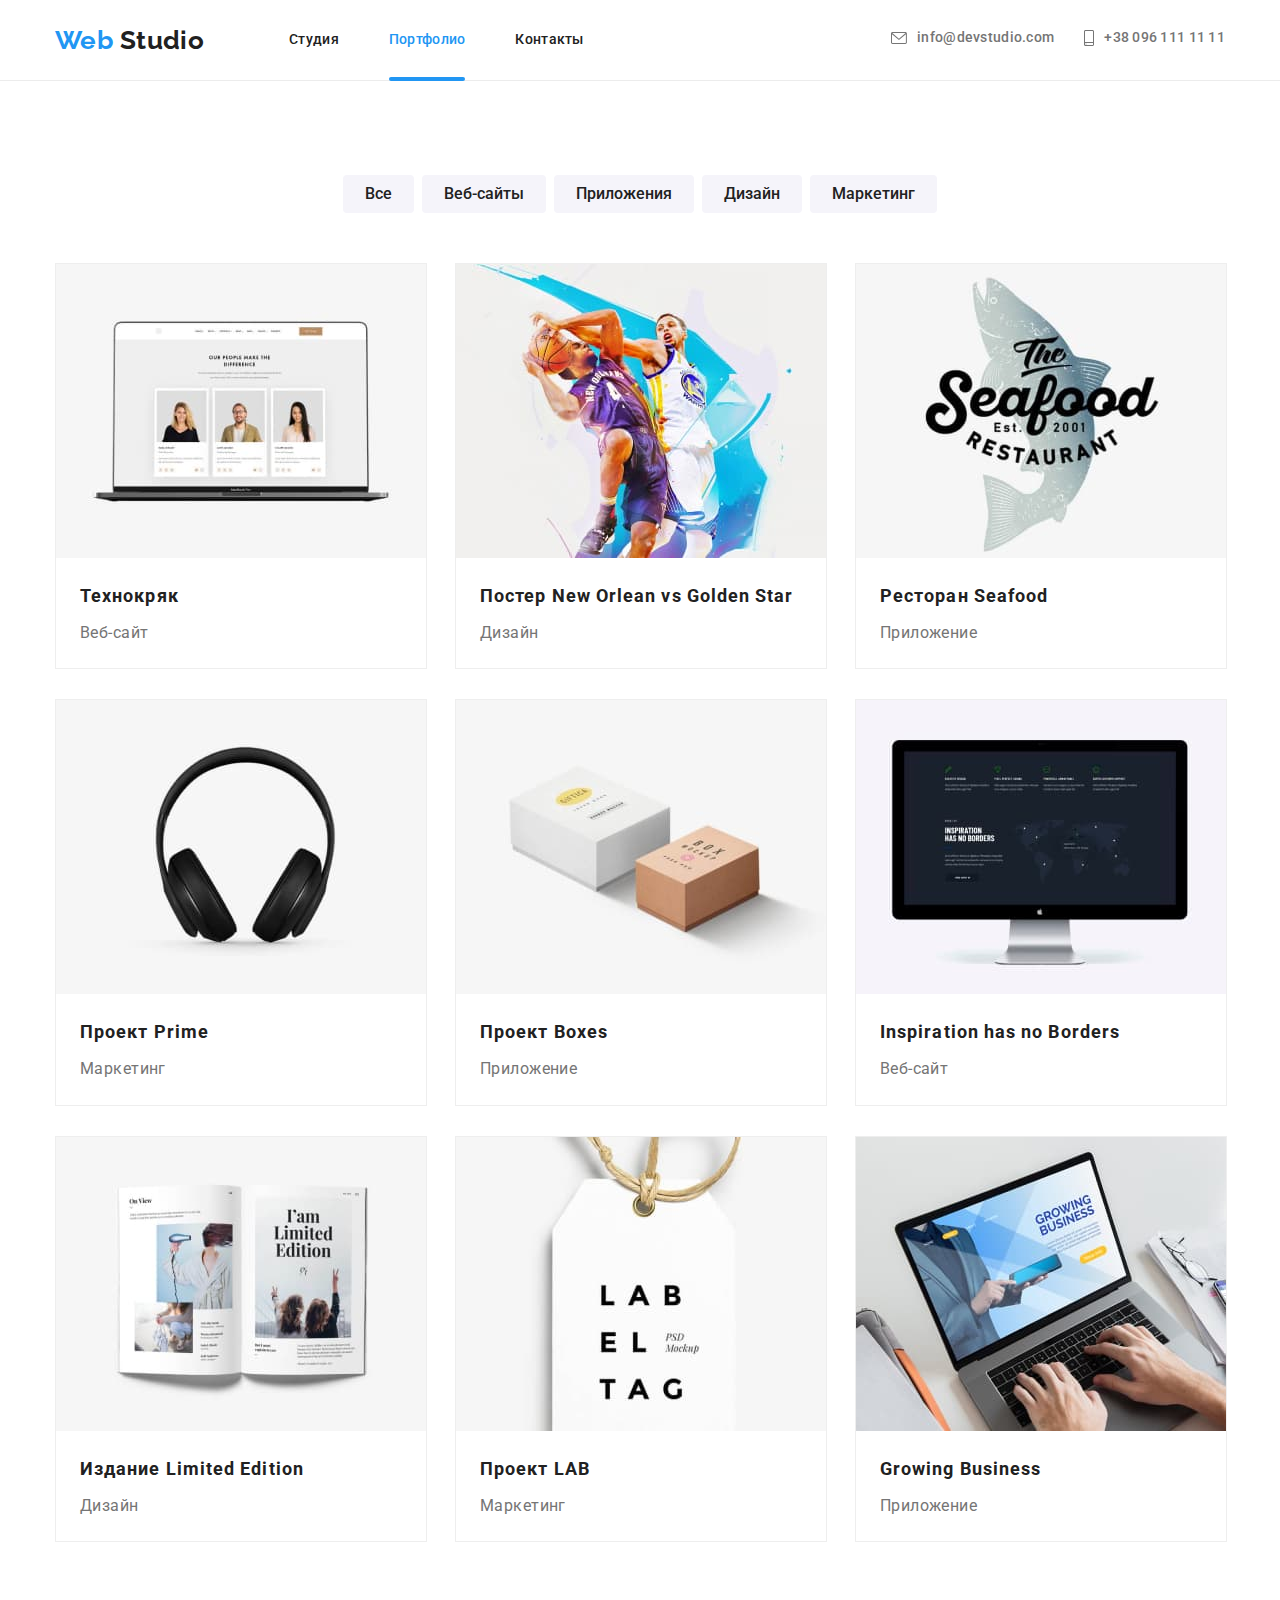
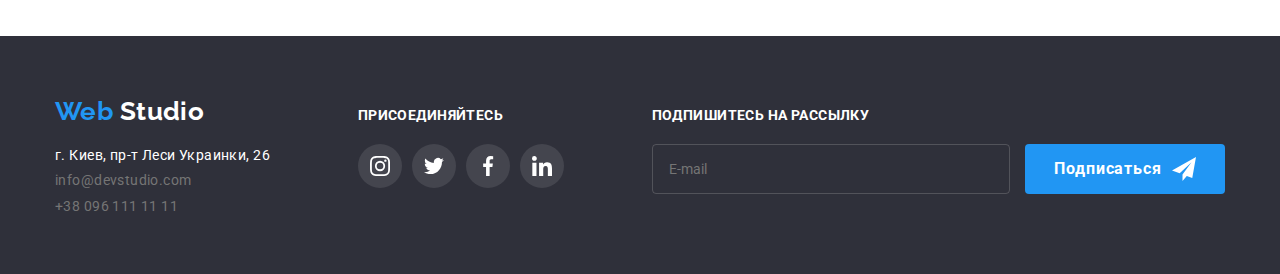
==== portfolio.html @ 9d6dcdb8 "Suumary" ====
<!DOCTYPE html>
<html lang="ru">

<head>
  <meta charset="UTF-8">
  <meta name="viewport" content="width=device-width, initial-scale=1.0">
  <title>Портфолио</title>
  <link href="https://fonts.googleapis.com/css2?family=Raleway:wght@700&family=Roboto:wght@400;500;700;900&display=swap" rel="stylesheet">
  <link rel="stylesheet" href="https://cdnjs.cloudflare.com/ajax/libs/modern-normalize/0.7.0/modern-normalize.min.css">
  <link rel="stylesheet" href="./css/portfolio.min.css">
  <script src="https://ajax.googleapis.com/ajax/libs/jquery/3.5.1/jquery.min.js"></script>
  <script src="./js/active-script.js"></script>
</head>

<body>
  <!-- Шапка сайта  -->
  <header class="page-header">

    <nav>
      <div class="container main-menu">
        <a href="./index.html" title="Logo" class="logo" lang="en"><span class="logo-color">Web</span> Studio</a>

        <ul class="menu-list">
          <li class="items"><a href="./index.html" class="menu-list-link">Студия</a></li>
          <li class="items"><a href="./portfolio.html" class="menu-list-link">Портфолио</a></li>
          <li class="items"><a href="./" class="menu-list-link">Контакты</a></li>
        </ul>

        <ul class="contact">
          <li class="items">
            <a href="mailto:info@devstudio.com" class="contact-link" lang="en">
              <svg class="icon-envelope">
                <use href="./images/sprite.svg#icon-envelope"></use>
              </svg> <span>info@devstudio.com</span></a>
          </li>
          <li class="items">
            <a href="tel:+380961111111" class="contact-link">
              <svg class="icon-smartphone">
                <use href="./images/sprite.svg#icon-smartphone"></use>
              </svg> <span>+38 096 111 11 11</span></a>
          </li>

        </ul>
      </div>
    </nav>
  </header>

  <section class="portfolio">
    <div class="container">

      <!-- Придумал заголовок H1  -->
      <h1 class="portfolio-title visually-hidden">Наши работы</h1>

      <nav>

        <ul class="portfolio-menu-filter">
          <li class="items">
            <button type="button" class="portfolio-menu-button ">Все</button>
          </li>
          <li class="items">
            <button type="button" class="portfolio-menu-button ">Веб-сайты</button>
          </li>
          <li class="items">
            <button type="button" class="portfolio-menu-button ">Приложения</button>
          </li>
          <li class="items">
            <button type="button" class="portfolio-menu-button ">Дизайн</button>
          </li>
          <li class="items">
            <button type="button" class="portfolio-menu-button ">Маркетинг</button>
          </li>

        </ul>

      </nav>

      <div class="portfolio-project">

        <ul class="portfolio-project-list ">

          <li class="portfolio-project-items">
            <a href="" class="portfolio-project-items-link ">
<div class="portfolio-project-items_images">
              <img src="./images/tehno.jpg" width="370" alt="Технокряк">
              <div class="portfolio-project-items_text">
                <p class="portfolio-project-desc">Технокряк это современная площадка распространения коронавируса. Компании используют эту платформу для цифрового шпионажа и атак на защищённые сервера конкурентов.</p>
               </div>
              </div>
              <div class="portfolio-project-block">
                <h3 class="portfolio-project-title">
                Технокряк
            </h3>
                <p class="portfolio-project-text">Веб-сайт</p>
               
              </div>

            </a>
          </li>
          <li class="portfolio-project-items">
            <!-- По макету я так понял, что при наведении на курсора на весь блок  -->
            <a href="" class="portfolio-project-items-link ">
              <div class="portfolio-project-items_images">
              <img src="./images/poster.jpg" width="370" alt="Постер">
              <div class="portfolio-project-items_text">
                <p class="portfolio-project-desc">Технокряк это современная площадка распространения коронавируса. Компании используют эту платформу для цифрового шпионажа и атак на защищённые сервера конкурентов.</p>
               </div>
              </div>
              <div class="portfolio-project-block">
                <h3 class="portfolio-project-title">
            Постер New Orlean vs Golden Star
        </h3>
                <p class="portfolio-project-text">Дизайн</p>
               
              </div>
            </a>
          </li>
          <li class="portfolio-project-items">
            <a href="" class="portfolio-project-items-link ">
              <div class="portfolio-project-items_images">
              <img src="./images/restoran.jpg" width="370" alt="Ресторан морепродукты">
              <div class="portfolio-project-items_text">
                <p class="portfolio-project-desc">Технокряк это современная площадка распространения коронавируса. Компании используют эту платформу для цифрового шпионажа и атак на защищённые сервера конкурентов.</p>
               </div>
              </div>
              <div class="portfolio-project-block">
                <h3 class="portfolio-project-title">
            Ресторан Seafood
        </h3>
                <p class="portfolio-project-text">Приложение</p>
                
              </div>
            </a>
          </li>

          <li class="portfolio-project-items">
            <a href="" class="portfolio-project-items-link ">
              <div class="portfolio-project-items_images">
              <img src="./images/project-prime.jpg" width="370" alt="Проект Прайм">
              <div class="portfolio-project-items_text">
                <p class="portfolio-project-desc">Технокряк это современная площадка распространения коронавируса. Компании используют эту платформу для цифрового шпионажа и атак на защищённые сервера конкурентов.</p>
               </div>
              </div>
              <div class="portfolio-project-block">
                <h3 class="portfolio-project-title">
                    Проект Prime
                </h3>
                <p class="portfolio-project-text">Маркетинг</p>
              
              </div>
            </a>
          </li>
          <li class="portfolio-project-items">

            <a href="" class="portfolio-project-items-link ">
              <div class="portfolio-project-items_images">
              <img src="./images/project-box.jpg" width="370" alt="Проект ящики">
              <div class="portfolio-project-items_text">
                <p class="project-desc">Технокряк это современная площадка распространения коронавируса. Компании используют эту платформу для цифрового шпионажа и атак на защищённые сервера конкурентов.</p>
               </div>
              </div>
              <div class="portfolio-project-block">
                <h3 class="portfolio-project-title">
                    Проект Boxes
                </h3>
                <p class="portfolio-project-text">Приложение</p>
               
              </div>
            </a>
          </li>
          <li class="portfolio-project-items">

            <a href="" class="portfolio-project-items-link ">
              <div class="portfolio-project-items_images">
              <img src="./images/inspiration.jpg" width="370" alt="Стремление не имеет границ">
              <div class="portfolio-project-items_text">
                <p class="portfolio-project-desc">Технокряк это современная площадка распространения коронавируса. Компании используют эту платформу для цифрового шпионажа и атак на защищённые сервера конкурентов.</p>
               </div>
              </div>
              <div class="portfolio-project-block">
                <h3 class="portfolio-project-title" lang="en">
                    Inspiration has no Borders
                </h3>
                <p class="portfolio-project-text">Веб-сайт</p>
              
              </div>
            </a>
          </li>

          <li class="portfolio-project-items">
            <a href="" class="portfolio-project-items-link ">
              <div class="portfolio-project-items_images">
              <img src="./images/izdanie.jpg" width="370" alt="Издание">
              <div class="portfolio-project-items_text">
                <p class="portfolio-project-desc">Технокряк это современная площадка распространения коронавируса. Компании используют эту платформу для цифрового шпионажа и атак на защищённые сервера конкурентов.</p>
               </div>
              </div>
              <div class="portfolio-project-block">
                <h3 class="portfolio-project-title" lang="en">
                    Издание Limited Edition
                </h3>
                <p class="portfolio-project-text">Дизайн</p>
               
              </div>
            </a>
          </li>
          <li class="portfolio-project-items">
            <a href="" class="portfolio-project-items-link ">
              <div class="portfolio-project-items_images">
              <img src="./images/project-lab.jpg" width="370" alt="Проект лаб">
              <div class="portfolio-project-items_text">
                <p class="portfolio-project-desc">Технокряк это современная площадка распространения коронавируса. Компании используют эту платформу для цифрового шпионажа и атак на защищённые сервера конкурентов.</p>
               </div>
              </div>
              <div class="portfolio-project-block">
                <h3 class="portfolio-project-title">
                    Проект LAB
                </h3>
                <p class="portfolio-project-text">Маркетинг</p>
               
              </div>
            </a>
          </li>
          <li class="portfolio-project-items">
            <a href="" class="portfolio-project-items-link ">
              <div class="portfolio-project-items_images">
              <img src="./images/growing.jpg" width="370" alt="Растущий бизнес">
              <div class="portfolio-project-items_text">
                <p class="portfolio-project-desc">Технокряк это современная площадка распространения коронавируса. Компании используют эту платформу для цифрового шпионажа и атак на защищённые сервера конкурентов.</p>
               </div>
              </div>
              <div class="portfolio-project-block">
                <h3 class="portfolio-project-title" lang="en">
                    Growing Business
                </h3>
                <p class="portfolio-project-text">Приложение</p>
              
              </div>
            </a>
          </li>
        </ul>

      </div>
    </div>
  </section>
  <footer class="footer-section">
    <div class="footer-container">
      <div>
        <a href="./index.html" class="logo-footer " lang="en"><span class="logo-color">Web</span> Studio</a>
        <address>

          <ul class="footer-list">
              <li class="footer-contact-text">г. Киев, пр-т Леси Украинки, 26</li>
              <li class="footer-list-marg"><a href="mailto:info@devstudio.com" class="footer-contact-link " lang="en"> info@devstudio.com </a></li>
              <li class="footer-list-marg"><a href="tel:+380961111111" class="footer-contact-link "> +38 096 111 11 11 </a></li></ul>
      </address>
      </div>
      <div class="footer-social">
        <b class="footer-social-title">присоединяйтесь</b>
        <ul class="footer-social-list">
          <li class="items">
            <a href="" class="footer-social-link ">
              <svg width="20" height="20">
                <use href="./images/sprite.svg#icon-instagram"></use>
              </svg>
            </a>
          </li>
          <li class="items">
            <a href="" class="footer-social-link ">
              <svg width="20" height="20">
                <use href="./images/sprite.svg#icon-twitter"></use>
              </svg>
            </a>
          </li>
          <li class="items">
            <a href="" class="footer-social-link ">
              <svg width="20" height="20">
                <use href="./images/sprite.svg#icon-facebook"></use>
              </svg>
            </a>
          </li>
          <li class="items">
            <a href="" class="footer-social-link ">
              <svg width="20" height="20">
                <use href="./images/sprite.svg#icon-linkedin"></use>
              </svg>
            </a>
          </li>
        </ul>
      </div>
      <div class="footer-form">
        <b class="footer-social-title">Подпишитесь на рассылку</b>
        <form action="" class="footer-form-action">
          <input type="email" name="mail" id="mail" placeholder="E-mail"> 
          <button type="submit" class="button">Подписаться<svg width="24" height="24" class="footer-botton_icon">
            <use href="./images/sprite.svg#icon-send"></use>
          </svg> </button>
        </form>
      </div>
    </div>

  </footer>

</body>

</html>
---- css/portfolio.min.css ----
*,::after,::before{margin:0;padding:0}img{display:block}address{font-style:normal}button{border:0}a{text-decoration:none}ul{list-style-type:none}input:focus{outline:none}textarea{outline:none}:focus{outline:none}body{font-family:"Roboto",sans-serif;color:#757575;background-color:#fff;font-size:14px;line-height:1.17;letter-spacing:0.03em}h2{color:#212121;font-weight:700;font-size:36px;line-height:1.17;text-align:center}.page-header{border-bottom:1px solid #ECECEC}.container{width:1200px;margin-left:auto;margin-right:auto;padding-left:15px;padding-right:15px}.button{display:inline-block;min-width:200px;min-height:50px;margin:auto;border-radius:4px;color:#fff;background-color:#2196F3;font-weight:700;font-size:16px;line-height:1.9;letter-spacing:0.06em;transition:background-color 250ms cubic-bezier(0.4, 0, 0.2, 1)}.button:hover,.button:focus{background-color:#188CE8;cursor:pointer}.logo{color:#212121;font-family:"Raleway",sans-serif;font-weight:700;font-size:26px;line-height:1.19}.logo-color{color:#2196F3}.main-menu{display:flex;align-items:center}.menu-list{display:flex;margin-left:85px;font-weight:500;line-height:1.14;letter-spacing:0.02em}.menu-list .items:not(:last-child){margin-right:50px}.menu-list-link{padding-left:0;display:block;padding-top:32px;padding-bottom:32px;color:#212121;transition:color 250ms cubic-bezier(0.4, 0, 0.2, 1)}.menu-list .items{position:relative}.menu-list-link:hover::after{content:'';display:inherit;background-color:#2196F3}.menu-list .active{color:#2196F3}.menu-list .active::after{display:inherit;content:'';width:100%;height:4px;background-color:#2196F3;border-radius:2px;position:absolute;bottom:-1px;left:0}.menu-list-link:hover,.menu-list-link:focus{color:#2196F3}.contact{display:flex;margin-left:auto;font-weight:500;font-size:14px;line-height:1.14;letter-spacing:0.02em}.contact .items:not(:first-child){margin-left:30px}.icon-smartphone{width:10px;height:16px;margin-right:10px}.icon-envelope{width:16px;height:12px;margin-right:10px}.contact-link{display:inline-flex;align-items:center;color:#757575;fill:#757575;transition:color 250ms cubic-bezier(0.4, 0, 0.2, 1),fill 250ms cubic-bezier(0.4, 0, 0.2, 1)}.contact-link:hover,.contact-link:focus{color:#2196F3;fill:#2196F3}.footer-container{display:flex;justify-content:space-between;align-items:baseline;width:1200px;margin-left:auto;margin-right:auto;padding-left:15px;padding-right:15px;padding-top:60px;padding-bottom:60px}.footer-section{background-color:#2F303A}.footer-social-list{display:flex}.footer-social-list .items:not(:first-child){margin-left:10px}.footer-contact-text{color:#ffffff;line-height:1.17}.footer-form-action .button{display:inline-flex;justify-content:center;align-items:center;margin-left:12px;transition:all 250ms cubic-bezier(0.4, 0, 0.2, 1)}.footer-form-action .button:hover,.footer-form-action .button:focus{background-color:#188CE8}.footer-form-action input{min-width:358px;min-height:50px;border:1px solid rgba(165,165,165,0.3);border-radius:4px;background:transparent;padding-left:16px;color:#fff}.footer-botton_icon{margin-left:10px;fill:#ffffff}.footer-contact-link{display:inline-flex;align-items:center;color:#757575;fill:#757575;transition:color 250ms cubic-bezier(0.4, 0, 0.2, 1),fill 250ms cubic-bezier(0.4, 0, 0.2, 1)}.footer-contact-link:hover,.footer-contact-link:focus{color:#2196F3;fill:#2196F3}.footer-social-link{width:44px;height:44px;display:inline-flex;align-items:center;justify-content:center;background-color:rgba(255,255,255,0.1);border-radius:50%;fill:#ffffff;transition:background-color 250ms cubic-bezier(0.4, 0, 0.2, 1),fill 250ms cubic-bezier(0.4, 0, 0.2, 1)}.footer-social-link:hover,.footer-social-link:focus{background-color:#2196F3;fill:#ffffff}.footer-list-marg{margin-top:9px}.footer-social-title{display:block;padding-bottom:20px;color:#ffffff;font-weight:700;line-height:1.14;text-transform:uppercase}.logo-footer{display:block;margin-bottom:20px;font-family:"Raleway",sans-serif;font-weight:700;font-size:26px;line-height:1.19;color:#ffffff}.portfolio-project-list{display:flex;flex-wrap:wrap}.portfolio-project-items{width:calc((100% - 60px)/3);margin-right:30px;margin-bottom:30px}.portfolio-project-items:nth-child(3n){margin-right:0}.portfolio-project-items:nth-last-child(-n+3){margin-bottom:0}.portfolio-project-block{margin:20px 24px}.portfolio-project-items-link{display:inline-block;border:1px solid #EEEEEE}.portfolio-project-items-link:hover,.portfolio-project-items-link:focus{box-shadow:0px 1px 1px rgba(0,0,0,0.12),0px 4px 4px rgba(0,0,0,0.06),1px 4px 6px rgba(0,0,0,0.16)}.portfolio{padding-top:94px;padding-bottom:94px}.portfolio-project-items_images{position:relative;overflow:hidden}.portfolio-project-items_text{position:absolute;top:0;left:0;width:100%;height:100%;background:rgba(33,150,243,0.9);display:flex;align-items:center;justify-content:center;padding-left:24px;padding-right:24px;transform:translateY(100%);transition:transform 250ms cubic-bezier(0.4, 0, 0.2, 1)}.portfolio-project-items-link:hover .portfolio-project-items_text,.portfolio-project-items-link:focus .portfolio-project-items_text{transform:translateY(0%)}.portfolio-project-title{margin-bottom:4px;color:#212121;font-weight:700;font-size:18px;line-height:2;letter-spacing:0.06em}.portfolio-project{margin-top:50px}.portfolio-project-text{color:#757575;font-size:16px;line-height:1.9}.portfolio-project-desc{color:#ffffff;font-size:18px;line-height:1.6}.portfolio-menu-button{padding:6px 22px;background-color:#F5F4FA;color:#212121;border-radius:4px;font-weight:500;font-size:16px;line-height:1.625;cursor:pointer;transition:color 250ms cubic-bezier(0.4, 0, 0.2, 1),background-color 250ms cubic-bezier(0.4, 0, 0.2, 1)}.portfolio-menu-button:hover,.portfolio-menu-button:focus{background-color:#2196F3;color:#fff}.portfolio-menu-filter{display:flex;justify-content:center}.portfolio-menu-filter .items:not(:first-child){margin-left:8px}.portfolio-title{margin-top:0;margin-bottom:30px;color:#ffffff;font-weight:900;font-size:44px;line-height:1.36;letter-spacing:0.06em;text-align:center}.indent{margin-bottom:50px}.visually-hidden{position:absolute !important;clip:rect(1px 1px 1px 1px);clip:rect(1px, 1px, 1px, 1px);padding:0 !important;border:0 !important;height:1px !important;width:1px !important;overflow:hidden}
/*# sourceMappingURL=portfolio.min.css.map */
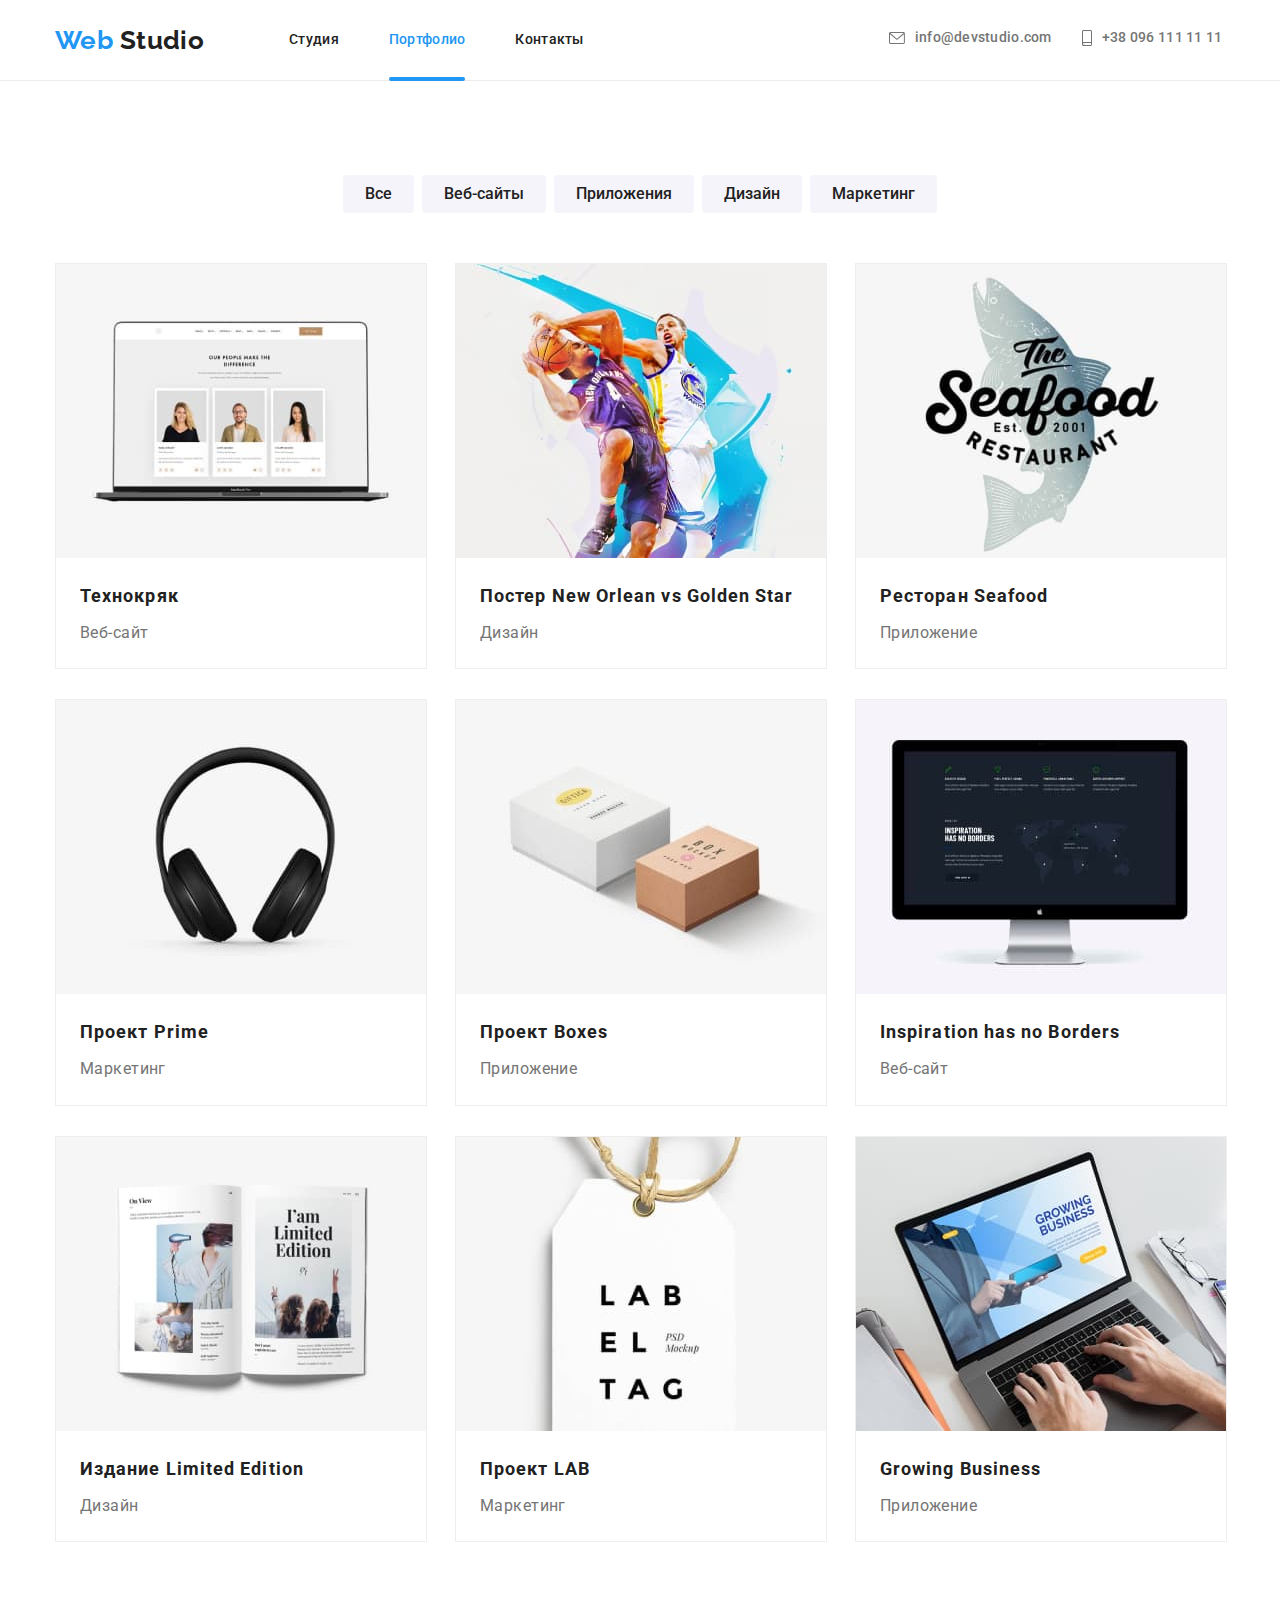
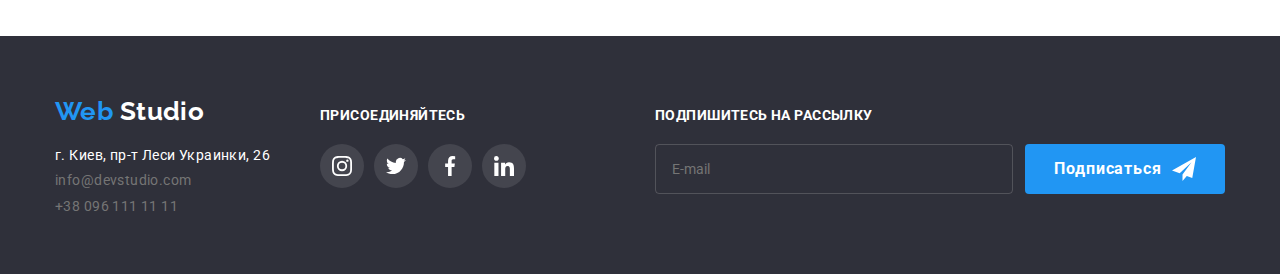
==== commit e291ccc8: "Summary" ====
--- a/portfolio.html
+++ b/portfolio.html
@@ -244,6 +244,7 @@
   </section>
   <footer class="footer-section">
     <div class="footer-container">
+      <div class="footer-tablet">
       <div>
         <a href="./index.html" class="logo-footer " lang="en"><span class="logo-color">Web</span> Studio</a>
         <address>
@@ -286,6 +287,7 @@
             </a>
           </li>
         </ul>
+      </div>
       </div>
       <div class="footer-form">
         <b class="footer-social-title">Подпишитесь на рассылку</b>
--- a/css/portfolio.min.css
+++ b/css/portfolio.min.css
@@ -1,2 +1,2 @@
-*,::after,::before{margin:0;padding:0}img{display:block}address{font-style:normal}button{border:0}a{text-decoration:none}ul{list-style-type:none}input:focus{outline:none}textarea{outline:none}:focus{outline:none}body{font-family:"Roboto",sans-serif;color:#757575;background-color:#fff;font-size:14px;line-height:1.17;letter-spacing:0.03em}h2{color:#212121;font-weight:700;font-size:36px;line-height:1.17;text-align:center}.page-header{border-bottom:1px solid #ECECEC}.container{width:1200px;margin-left:auto;margin-right:auto;padding-left:15px;padding-right:15px}.button{display:inline-block;min-width:200px;min-height:50px;margin:auto;border-radius:4px;color:#fff;background-color:#2196F3;font-weight:700;font-size:16px;line-height:1.9;letter-spacing:0.06em;transition:background-color 250ms cubic-bezier(0.4, 0, 0.2, 1)}.button:hover,.button:focus{background-color:#188CE8;cursor:pointer}.logo{color:#212121;font-family:"Raleway",sans-serif;font-weight:700;font-size:26px;line-height:1.19}.logo-color{color:#2196F3}.main-menu{display:flex;align-items:center}.menu-list{display:flex;margin-left:85px;font-weight:500;line-height:1.14;letter-spacing:0.02em}.menu-list .items:not(:last-child){margin-right:50px}.menu-list-link{padding-left:0;display:block;padding-top:32px;padding-bottom:32px;color:#212121;transition:color 250ms cubic-bezier(0.4, 0, 0.2, 1)}.menu-list .items{position:relative}.menu-list-link:hover::after{content:'';display:inherit;background-color:#2196F3}.menu-list .active{color:#2196F3}.menu-list .active::after{display:inherit;content:'';width:100%;height:4px;background-color:#2196F3;border-radius:2px;position:absolute;bottom:-1px;left:0}.menu-list-link:hover,.menu-list-link:focus{color:#2196F3}.contact{display:flex;margin-left:auto;font-weight:500;font-size:14px;line-height:1.14;letter-spacing:0.02em}.contact .items:not(:first-child){margin-left:30px}.icon-smartphone{width:10px;height:16px;margin-right:10px}.icon-envelope{width:16px;height:12px;margin-right:10px}.contact-link{display:inline-flex;align-items:center;color:#757575;fill:#757575;transition:color 250ms cubic-bezier(0.4, 0, 0.2, 1),fill 250ms cubic-bezier(0.4, 0, 0.2, 1)}.contact-link:hover,.contact-link:focus{color:#2196F3;fill:#2196F3}.footer-container{display:flex;justify-content:space-between;align-items:baseline;width:1200px;margin-left:auto;margin-right:auto;padding-left:15px;padding-right:15px;padding-top:60px;padding-bottom:60px}.footer-section{background-color:#2F303A}.footer-social-list{display:flex}.footer-social-list .items:not(:first-child){margin-left:10px}.footer-contact-text{color:#ffffff;line-height:1.17}.footer-form-action .button{display:inline-flex;justify-content:center;align-items:center;margin-left:12px;transition:all 250ms cubic-bezier(0.4, 0, 0.2, 1)}.footer-form-action .button:hover,.footer-form-action .button:focus{background-color:#188CE8}.footer-form-action input{min-width:358px;min-height:50px;border:1px solid rgba(165,165,165,0.3);border-radius:4px;background:transparent;padding-left:16px;color:#fff}.footer-botton_icon{margin-left:10px;fill:#ffffff}.footer-contact-link{display:inline-flex;align-items:center;color:#757575;fill:#757575;transition:color 250ms cubic-bezier(0.4, 0, 0.2, 1),fill 250ms cubic-bezier(0.4, 0, 0.2, 1)}.footer-contact-link:hover,.footer-contact-link:focus{color:#2196F3;fill:#2196F3}.footer-social-link{width:44px;height:44px;display:inline-flex;align-items:center;justify-content:center;background-color:rgba(255,255,255,0.1);border-radius:50%;fill:#ffffff;transition:background-color 250ms cubic-bezier(0.4, 0, 0.2, 1),fill 250ms cubic-bezier(0.4, 0, 0.2, 1)}.footer-social-link:hover,.footer-social-link:focus{background-color:#2196F3;fill:#ffffff}.footer-list-marg{margin-top:9px}.footer-social-title{display:block;padding-bottom:20px;color:#ffffff;font-weight:700;line-height:1.14;text-transform:uppercase}.logo-footer{display:block;margin-bottom:20px;font-family:"Raleway",sans-serif;font-weight:700;font-size:26px;line-height:1.19;color:#ffffff}.portfolio-project-list{display:flex;flex-wrap:wrap}.portfolio-project-items{width:calc((100% - 60px)/3);margin-right:30px;margin-bottom:30px}.portfolio-project-items:nth-child(3n){margin-right:0}.portfolio-project-items:nth-last-child(-n+3){margin-bottom:0}.portfolio-project-block{margin:20px 24px}.portfolio-project-items-link{display:inline-block;border:1px solid #EEEEEE}.portfolio-project-items-link:hover,.portfolio-project-items-link:focus{box-shadow:0px 1px 1px rgba(0,0,0,0.12),0px 4px 4px rgba(0,0,0,0.06),1px 4px 6px rgba(0,0,0,0.16)}.portfolio{padding-top:94px;padding-bottom:94px}.portfolio-project-items_images{position:relative;overflow:hidden}.portfolio-project-items_text{position:absolute;top:0;left:0;width:100%;height:100%;background:rgba(33,150,243,0.9);display:flex;align-items:center;justify-content:center;padding-left:24px;padding-right:24px;transform:translateY(100%);transition:transform 250ms cubic-bezier(0.4, 0, 0.2, 1)}.portfolio-project-items-link:hover .portfolio-project-items_text,.portfolio-project-items-link:focus .portfolio-project-items_text{transform:translateY(0%)}.portfolio-project-title{margin-bottom:4px;color:#212121;font-weight:700;font-size:18px;line-height:2;letter-spacing:0.06em}.portfolio-project{margin-top:50px}.portfolio-project-text{color:#757575;font-size:16px;line-height:1.9}.portfolio-project-desc{color:#ffffff;font-size:18px;line-height:1.6}.portfolio-menu-button{padding:6px 22px;background-color:#F5F4FA;color:#212121;border-radius:4px;font-weight:500;font-size:16px;line-height:1.625;cursor:pointer;transition:color 250ms cubic-bezier(0.4, 0, 0.2, 1),background-color 250ms cubic-bezier(0.4, 0, 0.2, 1)}.portfolio-menu-button:hover,.portfolio-menu-button:focus{background-color:#2196F3;color:#fff}.portfolio-menu-filter{display:flex;justify-content:center}.portfolio-menu-filter .items:not(:first-child){margin-left:8px}.portfolio-title{margin-top:0;margin-bottom:30px;color:#ffffff;font-weight:900;font-size:44px;line-height:1.36;letter-spacing:0.06em;text-align:center}.indent{margin-bottom:50px}.visually-hidden{position:absolute !important;clip:rect(1px 1px 1px 1px);clip:rect(1px, 1px, 1px, 1px);padding:0 !important;border:0 !important;height:1px !important;width:1px !important;overflow:hidden}
+*,::after,::before{margin:0;padding:0}img{display:block}address{font-style:normal}button{border:0}a{text-decoration:none}ul{list-style-type:none}input:focus{outline:none}textarea{outline:none}:focus{outline:none}body{font-family:"Roboto",sans-serif;color:#757575;background-color:#fff;font-size:14px;line-height:1.17;letter-spacing:0.03em}h2{color:#212121;font-weight:700;line-height:1.17;text-align:center}@media screen and (min-width: 480px){h2{font-size:28px}}@media screen and (min-width: 768px){h2{font-size:28px}}@media screen and (min-width: 1200px){h2{font-size:36px}}.page-header{border-bottom:1px solid #ECECEC;position:relative}.container{padding-left:15px;padding-right:15px;margin-left:auto;margin-right:auto}@media screen and (min-width: 480px){.container{width:480px}}@media screen and (min-width: 768px){.container{width:768px}}@media screen and (min-width: 1200px){.container{width:1200px}}.button{display:inline-block;min-width:200px;min-height:50px;margin:auto;border-radius:4px;color:#fff;background-color:#2196F3;font-weight:700;font-size:16px;line-height:1.9;letter-spacing:0.06em;transition:background-color 250ms cubic-bezier(0.4, 0, 0.2, 1)}.button:hover,.button:focus{background-color:#188CE8;cursor:pointer}@media screen and (min-width: 480px){.menu-button{width:40px;height:40px;display:inline-flex;border:none;background-color:transparent;margin-left:auto;padding:10px}.menu-button .icon-burger-close{display:none}.menu-button.is-open .icon-burger-close{display:block}.menu-button.is-open .icon-burger{display:none}}@media screen and (min-width: 768px){.menu-button{display:none}}.logo{color:#212121;font-family:"Raleway",sans-serif;font-weight:700;line-height:1.19}@media screen and (min-width: 480px){.logo{font-size:24px;line-height:1.17}}@media screen and (min-width: 480px) and (max-width: 767px){.logo{padding-top:16px;padding-bottom:16px}}@media screen and (min-width: 768px){.logo{font-size:24px;line-height:1.17}}@media screen and (min-width: 1200px){.logo{font-size:26px;line-height:1.19}}.logo-color{color:#2196F3}.main-menu{display:flex;align-items:center}.menu-list{font-weight:500;line-height:1.14;letter-spacing:0.02em}@media screen and (min-width: 480px){.menu-list{display:block}}@media screen and (max-width: 767px){.menu-list{margin-bottom:60px;font-size:18px;line-height:1.17}}@media screen and (min-width: 768px){.menu-list{display:flex;margin-left:85px}}@media screen and (min-width: 1200px){.menu-list{display:flex;margin-left:85px}}@media screen and (min-width: 768px){.menu-list .items:not(:last-child){margin-right:50px}}.menu-list-link{padding-left:0;display:block;color:#212121;transition:color 250ms cubic-bezier(0.4, 0, 0.2, 1)}@media screen and (max-width: 767px){.menu-list-link{padding-bottom:8px}}@media screen and (min-width: 768px){.menu-list-link{padding-top:32px;padding-bottom:32px}}@media screen and (min-width: 1200px){.menu-list-link{padding-top:32px;padding-bottom:32px}}.menu-list .items{position:relative}@media screen and (max-width: 767px){.menu-list .items:not(:first-child){margin-top:40px}}.menu-list-link:hover::after{content:'';display:inherit;background-color:#2196F3}.menu-list .active{color:#2196F3}@media screen and (max-width: 767px){.menu-list .active{display:inline-flex;border-bottom:2px solid #2196F3}}@media screen and (min-width: 768px){.menu-list .active::after{display:inherit;content:'';width:100%;height:4px;background-color:#2196F3;border-radius:2px;position:absolute;bottom:-1px;left:0}}.menu-list-link:hover,.menu-list-link:focus{color:#2196F3}.contact{margin-left:auto;font-weight:500;font-size:14px;line-height:1.14;letter-spacing:0.02em}@media screen and (max-width: 767px){.contact{font-size:18px;line-height:1.17}}@media screen and (min-width: 480px){.contact{display:block}}@media screen and (min-width: 768px){.contact{display:block;margin-left:50px}}@media screen and (min-width: 1200px){.contact{display:flex;margin-left:305px}}@media screen and (max-width: 767px){.contact .items:not(:first-child){margin-top:16px}}@media screen and (min-width: 768px){.contact .items:not(:first-child){margin-left:0}}@media screen and (min-width: 1200px){.contact .items:not(:first-child){margin-left:30px}}.icon-smartphone{width:10px;height:16px;margin-right:10px}.icon-envelope{width:16px;height:12px;margin-right:10px}.contact-link{display:inline-flex;align-items:center;color:#757575;fill:#757575;transition:color 250ms cubic-bezier(0.4, 0, 0.2, 1),fill 250ms cubic-bezier(0.4, 0, 0.2, 1)}.contact-link:hover,.contact-link:focus{color:#2196F3;fill:#2196F3}.footer-container{display:flex;justify-content:space-between;align-items:baseline;margin-left:auto;margin-right:auto;padding-left:15px;padding-right:15px;padding-top:60px;padding-bottom:60px}@media screen and (min-width: 480px){.footer-container{width:480px}}@media screen and (min-width: 480px) and (max-width: 1199px){.footer-container{display:block;text-align:center}}@media screen and (min-width: 768px){.footer-container{width:768px}}@media screen and (min-width: 1200px){.footer-container{width:1200px}}.footer-section{background-color:#2F303A}.footer-social-list{display:flex}@media screen and (min-width: 480px){.footer-social-list{justify-content:center}}.footer-social-list .items:not(:first-child){margin-left:10px}.footer-contact-text{color:#ffffff;line-height:1.17}.footer-form-action .button{display:inline-flex;justify-content:center;align-items:center;margin-left:12px;transition:all 250ms cubic-bezier(0.4, 0, 0.2, 1)}@media screen and (min-width: 480px) and (max-width: 1199px){.footer-form-action .button{margin-top:20px}}.footer-form-action .button:hover,.footer-form-action .button:focus{background-color:#188CE8}@media screen and (min-width: 1200px){.footer-form-action{display:flex}}.footer-form-action input{min-width:358px;min-height:50px;border:1px solid rgba(165,165,165,0.3);border-radius:4px;background:transparent;padding-left:16px;color:#fff}@media screen and (min-width: 480px){.footer-form-action input{width:100%}}@media screen and (min-width: 768px) and (max-width: 1199px){.footer-form-action input{width:450px;display:block;margin:auto}}.footer-botton_icon{margin-left:10px;fill:#ffffff}.footer-contact-link{display:inline-flex;align-items:center;color:#757575;fill:#757575;transition:color 250ms cubic-bezier(0.4, 0, 0.2, 1),fill 250ms cubic-bezier(0.4, 0, 0.2, 1)}.footer-contact-link:hover,.footer-contact-link:focus{color:#2196F3;fill:#2196F3}@media screen and (min-width: 480px) and (max-width: 767px){.footer-social{margin-top:60px;margin-bottom:60px}}@media screen and (min-width: 1200px){.footer-social{margin-left:50px}}.footer-social-link{width:44px;height:44px;display:inline-flex;align-items:center;justify-content:center;background-color:rgba(255,255,255,0.1);border-radius:50%;fill:#ffffff;transition:background-color 250ms cubic-bezier(0.4, 0, 0.2, 1),fill 250ms cubic-bezier(0.4, 0, 0.2, 1)}.footer-social-link:hover,.footer-social-link:focus{background-color:#2196F3;fill:#ffffff}.footer-list-marg{margin-top:9px}@media screen and (min-width: 768px) and (max-width: 1199px){.footer-tablet{display:flex;justify-content:space-around;align-items:baseline;margin-bottom:60px}}@media screen and (min-width: 768px) and (min-width: 1200px){.footer-tablet{display:flex;align-items:baseline}}.footer-social-title{display:block;padding-bottom:20px;color:#ffffff;font-weight:700;line-height:1.14;text-transform:uppercase}.logo-footer{display:block;margin-bottom:20px;font-family:"Raleway",sans-serif;font-weight:700;color:#ffffff}@media screen and (min-width: 480px){.logo-footer{font-size:24px;line-height:1.17}}@media screen and (min-width: 768px){.logo-footer{font-size:24px;line-height:1.17}}@media screen and (min-width: 1200px){.logo-footer{font-size:26px;line-height:1.19}}.portfolio-project-list{display:flex}@media screen and (min-width: 480px) and (max-width: 767px){.portfolio-project-list{display:block}}@media screen and (min-width: 768px){.portfolio-project-list{flex-wrap:wrap}}@media screen and (min-width: 480px){.portfolio-project-items{width:100%}}@media screen and (min-width: 480px) and (max-width: 767px){.portfolio-project-items:not(:first-child){margin-top:30px}}@media screen and (min-width: 768px){.portfolio-project-items{width:calc((100% - 30px)/2)}}@media screen and (min-width: 768px) and (max-width: 1199px){.portfolio-project-items:not(:last-child){margin-bottom:30px}.portfolio-project-items:not(:nth-last-child(-n+1)){margin-right:30px}}@media screen and (min-width: 768px) and (min-width: 1200px){.portfolio-project-items{width:calc((100% - 60px)/3);margin-right:30px;margin-bottom:30px}.portfolio-project-items:nth-child(3n){margin-right:0}.portfolio-project-items:nth-last-child(-n+3){margin-bottom:0}}.portfolio-project-block{margin:20px 24px}.portfolio-project-items-link{display:inline-block;border:1px solid #EEEEEE}.portfolio-project-items-link:hover,.portfolio-project-items-link:focus{box-shadow:0px 1px 1px rgba(0,0,0,0.12),0px 4px 4px rgba(0,0,0,0.06),1px 4px 6px rgba(0,0,0,0.16)}.portfolio{padding-top:94px;padding-bottom:94px}.portfolio-project-items_images{position:relative;overflow:hidden}.portfolio-project-items_text{position:absolute;top:0;left:0;width:100%;height:100%;background:rgba(33,150,243,0.9);display:flex;align-items:center;justify-content:center;padding-left:24px;padding-right:24px;transform:translateY(100%);transition:transform 250ms cubic-bezier(0.4, 0, 0.2, 1)}.portfolio-project-items-link:hover .portfolio-project-items_text,.portfolio-project-items-link:focus .portfolio-project-items_text{transform:translateY(0%)}.portfolio-project-title{margin-bottom:4px;color:#212121;font-weight:700;font-size:18px;line-height:2;letter-spacing:0.06em}.portfolio-project{margin-top:50px}.portfolio-project-text{color:#757575;font-size:16px;line-height:1.9}.portfolio-project-desc{color:#ffffff;font-size:18px;line-height:1.6}.portfolio-menu-button{padding:6px 22px;background-color:#F5F4FA;color:#212121;border-radius:4px;font-weight:500;font-size:16px;line-height:1.625;cursor:pointer;transition:color 250ms cubic-bezier(0.4, 0, 0.2, 1),background-color 250ms cubic-bezier(0.4, 0, 0.2, 1)}.portfolio-menu-button:hover,.portfolio-menu-button:focus{background-color:#2196F3;color:#fff}.portfolio-menu-filter{display:flex}@media screen and (min-width: 480px){.portfolio-menu-filter{flex-wrap:wrap;justify-content:flex-start}}@media screen and (min-width: 768px){.portfolio-menu-filter{justify-content:center}}@media screen and (min-width: 1200px){.portfolio-menu-filter{justify-content:center}}@media screen and (min-width: 480px) and (max-width: 767px){.portfolio-menu-filter .items:not(:last-child){margin-right:8px}}@media screen and (min-width: 480px) and (max-width: 767px){.portfolio-menu-filter .items:nth-last-child(-n+2){margin-top:15px}}@media screen and (min-width: 768px){.portfolio-menu-filter .items:not(:last-child){margin-right:8px}}.portfolio-title{margin-top:0;margin-bottom:30px;color:#ffffff;font-weight:900;font-size:44px;line-height:1.36;letter-spacing:0.06em;text-align:center}.indent{margin-bottom:50px}.visually-hidden{position:absolute !important;clip:rect(1px 1px 1px 1px);clip:rect(1px, 1px, 1px, 1px);padding:0 !important;border:0 !important;height:1px !important;width:1px !important;overflow:hidden}
 /*# sourceMappingURL=portfolio.min.css.map */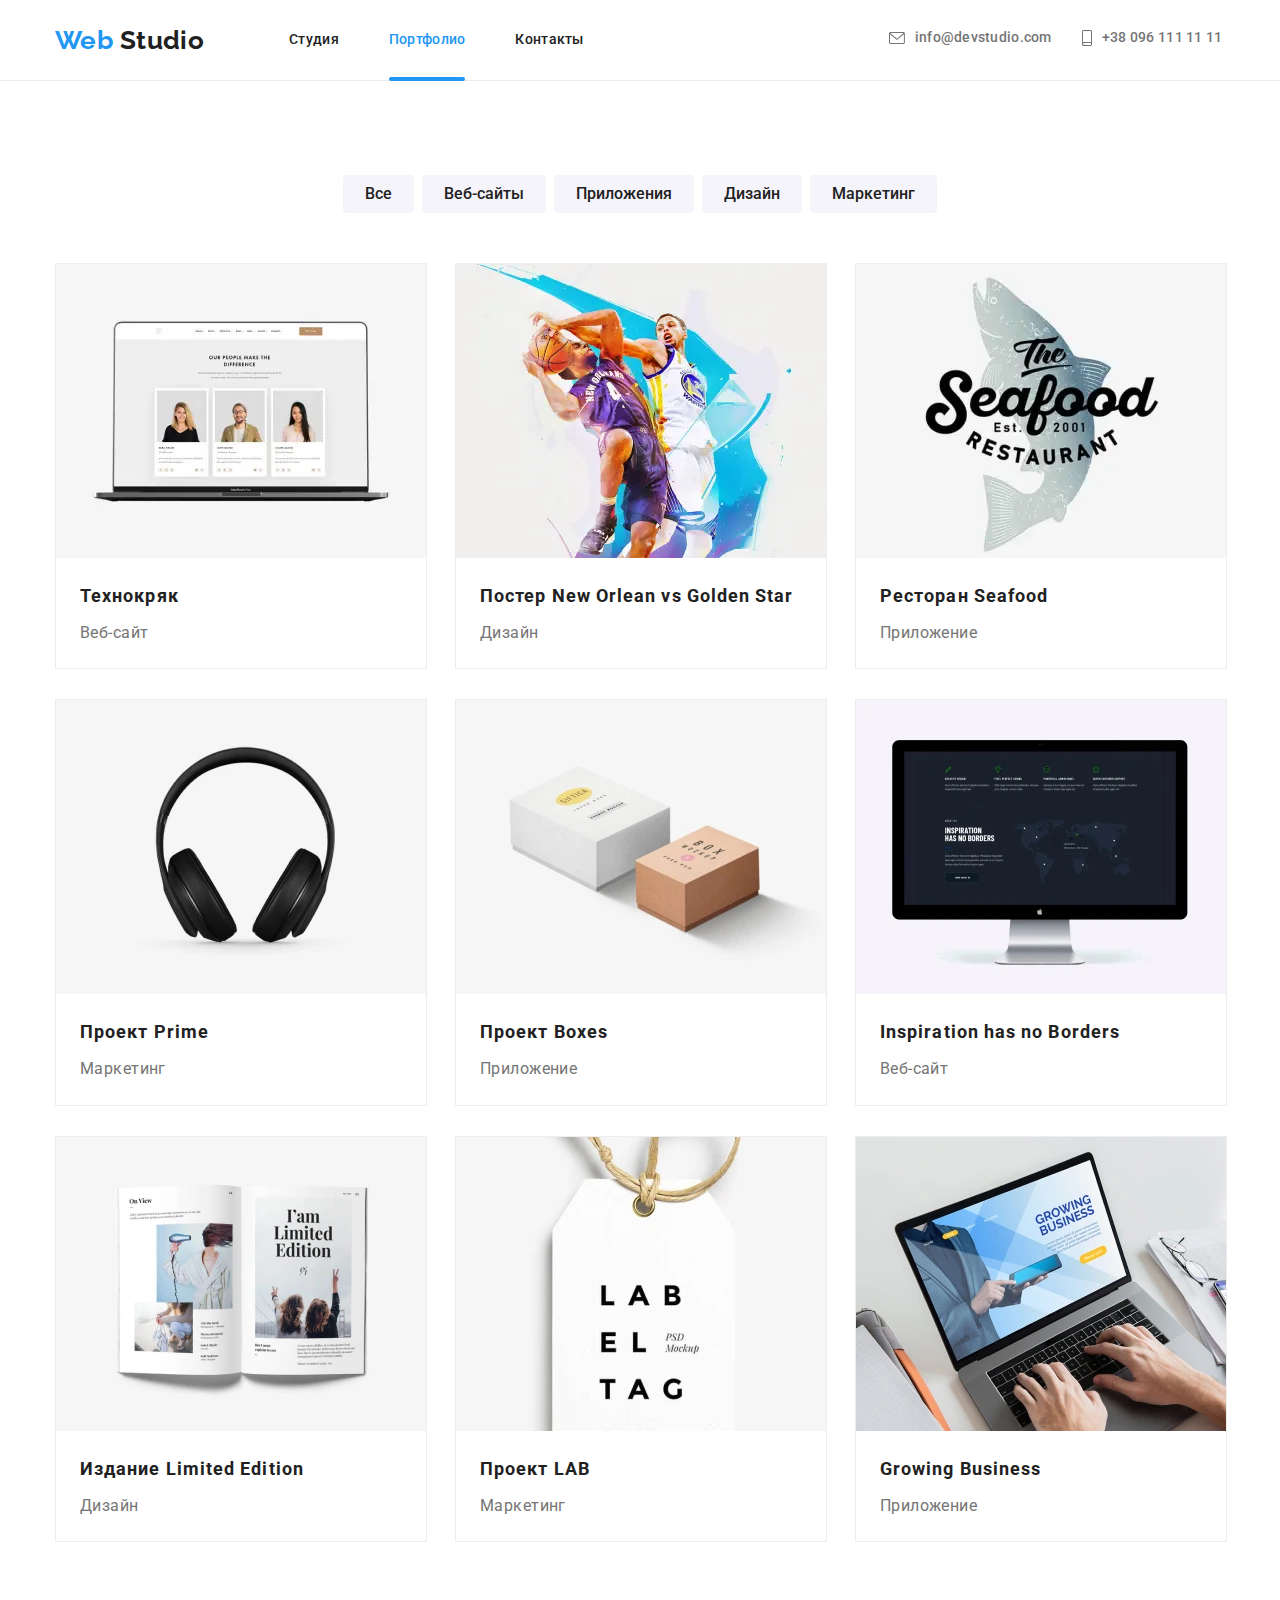
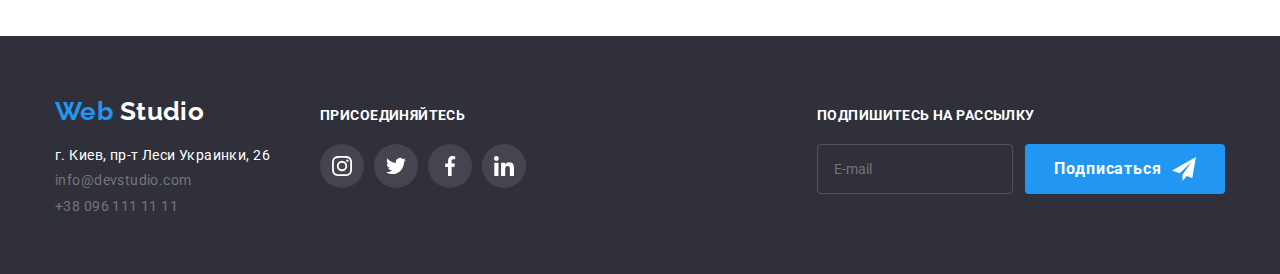
==== commit 44f68c4b: "Summary" ====
--- a/portfolio.html
+++ b/portfolio.html
@@ -19,7 +19,13 @@
     <nav>
       <div class="container main-menu">
         <a href="./index.html" title="Logo" class="logo" lang="en"><span class="logo-color">Web</span> Studio</a>
-
+        <button type="button" class="menu-button" data-menu-button>
+          <svg width="40" height="40">
+            <use width="18.67" height="18.67" class="icon-burger-close" href="./images/sprite.svg#icon-close"></use>
+            <use width="24" height="16" class="icon-burger" href="./images/sprite.svg#icon-menu"></use>
+            </svg>
+        </button>
+        <div class="menu-burger" data-menu>
         <ul class="menu-list">
           <li class="items"><a href="./index.html" class="menu-list-link">Студия</a></li>
           <li class="items"><a href="./portfolio.html" class="menu-list-link">Портфолио</a></li>
@@ -41,6 +47,7 @@
           </li>
 
         </ul>
+        </div>
       </div>
     </nav>
   </header>
@@ -81,7 +88,15 @@
           <li class="portfolio-project-items">
             <a href="" class="portfolio-project-items-link ">
 <div class="portfolio-project-items_images">
-              <img src="./images/tehno.jpg" width="370" alt="Технокряк">
+  <picture>
+    <source media="(min-width:1200px )" srcset="./images/desktop-tehno.webp 1x, ./images/desktop-tehno@2x.webp 2x" type="image/webp">
+    <source media="(min-width:1200px )" srcset="./images/desktop-tehno.jpg 1x, ./images/desktop-tehno@2x.jpg 2x" >
+      <source media="(min-width:768px )" srcset="./images/tablet-tehno.webp 1x, ./images/tablet-tehno@2x.webp 2x" type="image/webp">
+        <source media="(min-width:768px )" srcset="./images/tablet-tehno.jpg 1x, ./images/tablet-tehno@2x.jpg 2x" >
+          <source media="(min-width:350px )" srcset="./images/mobile-tehno.webp 1x, ./images/mobile-tehno@2x.webp 2x" type="image/webp">
+            <source media="(min-width:350px )" srcset="./images/mobile-tehno.jpg 1x, ./images/mobile-tehno@2x.jpg 2x" >  
+              <img src="./images/mobile-tehno.jpg" alt="Технокряк">
+              </picture>
               <div class="portfolio-project-items_text">
                 <p class="portfolio-project-desc">Технокряк это современная площадка распространения коронавируса. Компании используют эту платформу для цифрового шпионажа и атак на защищённые сервера конкурентов.</p>
                </div>
@@ -100,7 +115,15 @@
             <!-- По макету я так понял, что при наведении на курсора на весь блок  -->
             <a href="" class="portfolio-project-items-link ">
               <div class="portfolio-project-items_images">
-              <img src="./images/poster.jpg" width="370" alt="Постер">
+                <picture>
+                  <source media="(min-width:1200px )" srcset="./images/desktop-poster.webp 1x, ./images/desktop-poster@2x.webp 2x" type="image/webp">
+                  <source media="(min-width:1200px )" srcset="./images/desktop-poster.jpg 1x, ./images/desktop-poster@2x.jpg 2x" >
+                    <source media="(min-width:768px )" srcset="./images/tablet-poster.webp 1x, ./images/tablet-poster@2x.webp 2x" type="image/webp">
+                      <source media="(min-width:768px )" srcset="./images/tablet-poster.jpg 1x, ./images/tablet-poster@2x.jpg 2x" >
+                        <source media="(min-width:350px )" srcset="./images/mobile-poster.webp 1x, ./images/mobile-poster@2x.webp 2x" type="image/webp">
+                          <source media="(min-width:350px )" srcset="./images/mobile-poster.jpg 1x, ./images/mobile-poster@2x.jpg 2x" >  
+              <img src="./images/mobile-poster.jpg" alt="Постер">
+              </picture>
               <div class="portfolio-project-items_text">
                 <p class="portfolio-project-desc">Технокряк это современная площадка распространения коронавируса. Компании используют эту платформу для цифрового шпионажа и атак на защищённые сервера конкурентов.</p>
                </div>
@@ -117,7 +140,15 @@
           <li class="portfolio-project-items">
             <a href="" class="portfolio-project-items-link ">
               <div class="portfolio-project-items_images">
-              <img src="./images/restoran.jpg" width="370" alt="Ресторан морепродукты">
+                <picture>
+                  <source media="(min-width:1200px )" srcset="./images/desktop-restoran.webp 1x, ./images/desktop-restoran@2x.webp 2x" type="image/webp">
+                  <source media="(min-width:1200px )" srcset="./images/desktop-restoran.jpg 1x, ./images/desktop-restoran@2x.jpg 2x" >
+                    <source media="(min-width:768px )" srcset="./images/tablet-restoran.webp 1x, ./images/tablet-restoran@2x.webp 2x" type="image/webp">
+                      <source media="(min-width:768px )" srcset="./images/tablet-restoran.jpg 1x, ./images/tablet-restoran@2x.jpg 2x" >
+                        <source media="(min-width:350px )" srcset="./images/mobile-restoran.webp 1x, ./images/mobile-restoran@2x.webp 2x" type="image/webp">
+                          <source media="(min-width:350px )" srcset="./images/mobile-restoran.jpg 1x, ./images/mobile-restoran@2x.jpg 2x" >  
+              <img src="./images/mobile-restoran.jpg" alt="Ресторан морепродукты">
+              </picture>
               <div class="portfolio-project-items_text">
                 <p class="portfolio-project-desc">Технокряк это современная площадка распространения коронавируса. Компании используют эту платформу для цифрового шпионажа и атак на защищённые сервера конкурентов.</p>
                </div>
@@ -135,7 +166,15 @@
           <li class="portfolio-project-items">
             <a href="" class="portfolio-project-items-link ">
               <div class="portfolio-project-items_images">
-              <img src="./images/project-prime.jpg" width="370" alt="Проект Прайм">
+                <picture>
+                  <source media="(min-width:1200px )" srcset="./images/desktop-project-prime.webp 1x, ./images/desktop-project-prime@2x.webp 2x" type="image/webp">
+                  <source media="(min-width:1200px )" srcset="./images/desktop-project-prime.jpg 1x, ./images/desktop-project-prime@2x.jpg 2x" >
+                    <source media="(min-width:768px )" srcset="./images/tablet-project-prime.webp 1x, ./images/tablet-project-prime@2x.webp 2x" type="image/webp">
+                      <source media="(min-width:768px )" srcset="./images/tablet-project-prime.jpg 1x, ./images/tablet-project-prime@2x.jpg 2x" >
+                        <source media="(min-width:350px )" srcset="./images/mobile-project-prime.webp 1x, ./images/mobile-project-prime@2x.webp 2x" type="image/webp">
+                          <source media="(min-width:350px )" srcset="./images/mobile-project-prime.jpg 1x, ./images/mobile-project-prime@2x.jpg 2x" >  
+              <img src="./images/mobile-project-prime.jpg"  alt="Проект Прайм">
+              </picture>
               <div class="portfolio-project-items_text">
                 <p class="portfolio-project-desc">Технокряк это современная площадка распространения коронавируса. Компании используют эту платформу для цифрового шпионажа и атак на защищённые сервера конкурентов.</p>
                </div>
@@ -153,7 +192,15 @@
 
             <a href="" class="portfolio-project-items-link ">
               <div class="portfolio-project-items_images">
-              <img src="./images/project-box.jpg" width="370" alt="Проект ящики">
+                <picture>
+                  <source media="(min-width:1200px )" srcset="./images/desktop-project-box.webp 1x, ./images/desktop-project-box@2x.webp 2x" type="image/webp">
+                  <source media="(min-width:1200px )" srcset="./images/desktop-project-box.jpg 1x, ./images/desktop-project-box@2x.jpg 2x" >
+                    <source media="(min-width:768px )" srcset="./images/tablet-project-box.webp 1x, ./images/tablet-project-box@2x.webp 2x" type="image/webp">
+                      <source media="(min-width:768px )" srcset="./images/tablet-project-box.jpg 1x, ./images/tablet-project-box@2x.jpg 2x" >
+                        <source media="(min-width:350px )" srcset="./images/mobile-project-box.webp 1x, ./images/mobile-project-box@2x.webp 2x" type="image/webp">
+                          <source media="(min-width:350px )" srcset="./images/mobile-project-box.jpg 1x, ./images/mobile-project-box@2x.jpg 2x" >  
+              <img src="./images/mobile-project-box.jpg" alt="Проект ящики">
+              </picture>
               <div class="portfolio-project-items_text">
                 <p class="project-desc">Технокряк это современная площадка распространения коронавируса. Компании используют эту платформу для цифрового шпионажа и атак на защищённые сервера конкурентов.</p>
                </div>
@@ -171,7 +218,15 @@
 
             <a href="" class="portfolio-project-items-link ">
               <div class="portfolio-project-items_images">
-              <img src="./images/inspiration.jpg" width="370" alt="Стремление не имеет границ">
+                <picture>
+                  <source media="(min-width:1200px )" srcset="./images/desktop-inspiration.webp 1x, ./images/desktop-inspiration@2x.webp 2x" type="image/webp">
+                  <source media="(min-width:1200px )" srcset="./images/desktop-inspiration.jpg 1x, ./images/desktop-inspiration@2x.jpg 2x" >
+                    <source media="(min-width:768px )" srcset="./images/tablet-inspiration.webp 1x, ./images/tablet-inspiration@2x.webp 2x" type="image/webp">
+                      <source media="(min-width:768px )" srcset="./images/tablet-inspiration.jpg 1x, ./images/tablet-inspiration@2x.jpg 2x" >
+                        <source media="(min-width:350px )" srcset="./images/mobile-inspiration.webp 1x, ./images/mobile-inspiration@2x.webp 2x" type="image/webp">
+                          <source media="(min-width:350px )" srcset="./images/mobile-inspiration.jpg 1x, ./images/mobile-inspiration@2x.jpg 2x" >  
+              <img src="./images/mobile-inspiration.jpg"  alt="Стремление не имеет границ">
+              </picture>
               <div class="portfolio-project-items_text">
                 <p class="portfolio-project-desc">Технокряк это современная площадка распространения коронавируса. Компании используют эту платформу для цифрового шпионажа и атак на защищённые сервера конкурентов.</p>
                </div>
@@ -189,7 +244,15 @@
           <li class="portfolio-project-items">
             <a href="" class="portfolio-project-items-link ">
               <div class="portfolio-project-items_images">
-              <img src="./images/izdanie.jpg" width="370" alt="Издание">
+                <picture>
+                  <source media="(min-width:1200px )" srcset="./images/desktop-izdanie.webp 1x, ./images/desktop-izdanie@2x.webp 2x" type="image/webp">
+                  <source media="(min-width:1200px )" srcset="./images/desktop-izdanie.jpg 1x, ./images/desktop-izdanie@2x.jpg 2x" >
+                    <source media="(min-width:768px )" srcset="./images/tablet-izdanie.webp 1x, ./images/tablet-izdanie@2x.webp 2x" type="image/webp">
+                      <source media="(min-width:768px )" srcset="./images/tablet-izdanie.jpg 1x, ./images/tablet-izdanie@2x.jpg 2x" >
+                        <source media="(min-width:350px )" srcset="./images/mobile-izdanie.webp 1x, ./images/mobile-izdanie@2x.webp 2x" type="image/webp">
+                          <source media="(min-width:350px )" srcset="./images/mobile-izdanie.jpg 1x, ./images/mobile-izdanie@2x.jpg 2x" >  
+              <img src="./images/mobile-izdanie.jpg" alt="Издание">
+              </picture>
               <div class="portfolio-project-items_text">
                 <p class="portfolio-project-desc">Технокряк это современная площадка распространения коронавируса. Компании используют эту платформу для цифрового шпионажа и атак на защищённые сервера конкурентов.</p>
                </div>
@@ -206,7 +269,15 @@
           <li class="portfolio-project-items">
             <a href="" class="portfolio-project-items-link ">
               <div class="portfolio-project-items_images">
-              <img src="./images/project-lab.jpg" width="370" alt="Проект лаб">
+                <picture>
+                  <source media="(min-width:1200px )" srcset="./images/desktop-project-lab.webp 1x, ./images/desktop-project-lab@2x.webp 2x" type="image/webp">
+                  <source media="(min-width:1200px )" srcset="./images/desktop-project-lab.jpg 1x, ./images/desktop-project-lab@2x.jpg 2x" >
+                    <source media="(min-width:768px )" srcset="./images/tablet-project-lab.webp 1x, ./images/tablet-project-lab@2x.webp 2x" type="image/webp">
+                      <source media="(min-width:768px )" srcset="./images/tablet-project-lab.jpg 1x, ./images/tablet-project-lab@2x.jpg 2x" >
+                        <source media="(min-width:350px )" srcset="./images/mobile-project-lab.webp 1x, ./images/mobile-project-lab@2x.webp 2x" type="image/webp">
+                          <source media="(min-width:350px )" srcset="./images/mobile-project-lab.jpg 1x, ./images/mobile-project-lab@2x.jpg 2x" >  
+              <img src="./images/mobile-project-lab.jpg" alt="Проект лаб">
+              </picture>
               <div class="portfolio-project-items_text">
                 <p class="portfolio-project-desc">Технокряк это современная площадка распространения коронавируса. Компании используют эту платформу для цифрового шпионажа и атак на защищённые сервера конкурентов.</p>
                </div>
@@ -223,7 +294,15 @@
           <li class="portfolio-project-items">
             <a href="" class="portfolio-project-items-link ">
               <div class="portfolio-project-items_images">
-              <img src="./images/growing.jpg" width="370" alt="Растущий бизнес">
+                <picture>
+                  <source media="(min-width:1200px )" srcset="./images/desktop-growing.webp 1x, ./images/desktop-growing@2x.webp 2x" type="image/webp">
+                  <source media="(min-width:1200px )" srcset="./images/desktop-growing.jpg 1x, ./images/desktop-growing@2x.jpg 2x" >
+                    <source media="(min-width:768px )" srcset="./images/tablet-growing.webp 1x, ./images/tablet-growing@2x.webp 2x" type="image/webp">
+                      <source media="(min-width:768px )" srcset="./images/tablet-growing.jpg 1x, ./images/tablet-growing@2x.jpg 2x" >
+                        <source media="(min-width:350px )" srcset="./images/mobile-growing.webp 1x, ./images/mobile-growing@2x.webp 2x" type="image/webp">
+                          <source media="(min-width:350px )" srcset="./images/mobile-growing.jpg 1x, ./images/mobile-growing@2x.jpg 2x" >  
+              <img src="./images/mobile-growing.jpg"  alt="Растущий бизнес">
+              </picture>
               <div class="portfolio-project-items_text">
                 <p class="portfolio-project-desc">Технокряк это современная площадка распространения коронавируса. Компании используют эту платформу для цифрового шпионажа и атак на защищённые сервера конкурентов.</p>
                </div>
@@ -301,7 +380,7 @@
     </div>
 
   </footer>
-
+  <script src="./js/menu-burger.js"></script>
 </body>
 
 </html>--- a/css/portfolio.min.css
+++ b/css/portfolio.min.css
@@ -1,2 +1,2 @@
-*,::after,::before{margin:0;padding:0}img{display:block}address{font-style:normal}button{border:0}a{text-decoration:none}ul{list-style-type:none}input:focus{outline:none}textarea{outline:none}:focus{outline:none}body{font-family:"Roboto",sans-serif;color:#757575;background-color:#fff;font-size:14px;line-height:1.17;letter-spacing:0.03em}h2{color:#212121;font-weight:700;line-height:1.17;text-align:center}@media screen and (min-width: 480px){h2{font-size:28px}}@media screen and (min-width: 768px){h2{font-size:28px}}@media screen and (min-width: 1200px){h2{font-size:36px}}.page-header{border-bottom:1px solid #ECECEC;position:relative}.container{padding-left:15px;padding-right:15px;margin-left:auto;margin-right:auto}@media screen and (min-width: 480px){.container{width:480px}}@media screen and (min-width: 768px){.container{width:768px}}@media screen and (min-width: 1200px){.container{width:1200px}}.button{display:inline-block;min-width:200px;min-height:50px;margin:auto;border-radius:4px;color:#fff;background-color:#2196F3;font-weight:700;font-size:16px;line-height:1.9;letter-spacing:0.06em;transition:background-color 250ms cubic-bezier(0.4, 0, 0.2, 1)}.button:hover,.button:focus{background-color:#188CE8;cursor:pointer}@media screen and (min-width: 480px){.menu-button{width:40px;height:40px;display:inline-flex;border:none;background-color:transparent;margin-left:auto;padding:10px}.menu-button .icon-burger-close{display:none}.menu-button.is-open .icon-burger-close{display:block}.menu-button.is-open .icon-burger{display:none}}@media screen and (min-width: 768px){.menu-button{display:none}}.logo{color:#212121;font-family:"Raleway",sans-serif;font-weight:700;line-height:1.19}@media screen and (min-width: 480px){.logo{font-size:24px;line-height:1.17}}@media screen and (min-width: 480px) and (max-width: 767px){.logo{padding-top:16px;padding-bottom:16px}}@media screen and (min-width: 768px){.logo{font-size:24px;line-height:1.17}}@media screen and (min-width: 1200px){.logo{font-size:26px;line-height:1.19}}.logo-color{color:#2196F3}.main-menu{display:flex;align-items:center}.menu-list{font-weight:500;line-height:1.14;letter-spacing:0.02em}@media screen and (min-width: 480px){.menu-list{display:block}}@media screen and (max-width: 767px){.menu-list{margin-bottom:60px;font-size:18px;line-height:1.17}}@media screen and (min-width: 768px){.menu-list{display:flex;margin-left:85px}}@media screen and (min-width: 1200px){.menu-list{display:flex;margin-left:85px}}@media screen and (min-width: 768px){.menu-list .items:not(:last-child){margin-right:50px}}.menu-list-link{padding-left:0;display:block;color:#212121;transition:color 250ms cubic-bezier(0.4, 0, 0.2, 1)}@media screen and (max-width: 767px){.menu-list-link{padding-bottom:8px}}@media screen and (min-width: 768px){.menu-list-link{padding-top:32px;padding-bottom:32px}}@media screen and (min-width: 1200px){.menu-list-link{padding-top:32px;padding-bottom:32px}}.menu-list .items{position:relative}@media screen and (max-width: 767px){.menu-list .items:not(:first-child){margin-top:40px}}.menu-list-link:hover::after{content:'';display:inherit;background-color:#2196F3}.menu-list .active{color:#2196F3}@media screen and (max-width: 767px){.menu-list .active{display:inline-flex;border-bottom:2px solid #2196F3}}@media screen and (min-width: 768px){.menu-list .active::after{display:inherit;content:'';width:100%;height:4px;background-color:#2196F3;border-radius:2px;position:absolute;bottom:-1px;left:0}}.menu-list-link:hover,.menu-list-link:focus{color:#2196F3}.contact{margin-left:auto;font-weight:500;font-size:14px;line-height:1.14;letter-spacing:0.02em}@media screen and (max-width: 767px){.contact{font-size:18px;line-height:1.17}}@media screen and (min-width: 480px){.contact{display:block}}@media screen and (min-width: 768px){.contact{display:block;margin-left:50px}}@media screen and (min-width: 1200px){.contact{display:flex;margin-left:305px}}@media screen and (max-width: 767px){.contact .items:not(:first-child){margin-top:16px}}@media screen and (min-width: 768px){.contact .items:not(:first-child){margin-left:0}}@media screen and (min-width: 1200px){.contact .items:not(:first-child){margin-left:30px}}.icon-smartphone{width:10px;height:16px;margin-right:10px}.icon-envelope{width:16px;height:12px;margin-right:10px}.contact-link{display:inline-flex;align-items:center;color:#757575;fill:#757575;transition:color 250ms cubic-bezier(0.4, 0, 0.2, 1),fill 250ms cubic-bezier(0.4, 0, 0.2, 1)}.contact-link:hover,.contact-link:focus{color:#2196F3;fill:#2196F3}.footer-container{display:flex;justify-content:space-between;align-items:baseline;margin-left:auto;margin-right:auto;padding-left:15px;padding-right:15px;padding-top:60px;padding-bottom:60px}@media screen and (min-width: 480px){.footer-container{width:480px}}@media screen and (min-width: 480px) and (max-width: 1199px){.footer-container{display:block;text-align:center}}@media screen and (min-width: 768px){.footer-container{width:768px}}@media screen and (min-width: 1200px){.footer-container{width:1200px}}.footer-section{background-color:#2F303A}.footer-social-list{display:flex}@media screen and (min-width: 480px){.footer-social-list{justify-content:center}}.footer-social-list .items:not(:first-child){margin-left:10px}.footer-contact-text{color:#ffffff;line-height:1.17}.footer-form-action .button{display:inline-flex;justify-content:center;align-items:center;margin-left:12px;transition:all 250ms cubic-bezier(0.4, 0, 0.2, 1)}@media screen and (min-width: 480px) and (max-width: 1199px){.footer-form-action .button{margin-top:20px}}.footer-form-action .button:hover,.footer-form-action .button:focus{background-color:#188CE8}@media screen and (min-width: 1200px){.footer-form-action{display:flex}}.footer-form-action input{min-width:358px;min-height:50px;border:1px solid rgba(165,165,165,0.3);border-radius:4px;background:transparent;padding-left:16px;color:#fff}@media screen and (min-width: 480px){.footer-form-action input{width:100%}}@media screen and (min-width: 768px) and (max-width: 1199px){.footer-form-action input{width:450px;display:block;margin:auto}}.footer-botton_icon{margin-left:10px;fill:#ffffff}.footer-contact-link{display:inline-flex;align-items:center;color:#757575;fill:#757575;transition:color 250ms cubic-bezier(0.4, 0, 0.2, 1),fill 250ms cubic-bezier(0.4, 0, 0.2, 1)}.footer-contact-link:hover,.footer-contact-link:focus{color:#2196F3;fill:#2196F3}@media screen and (min-width: 480px) and (max-width: 767px){.footer-social{margin-top:60px;margin-bottom:60px}}@media screen and (min-width: 1200px){.footer-social{margin-left:50px}}.footer-social-link{width:44px;height:44px;display:inline-flex;align-items:center;justify-content:center;background-color:rgba(255,255,255,0.1);border-radius:50%;fill:#ffffff;transition:background-color 250ms cubic-bezier(0.4, 0, 0.2, 1),fill 250ms cubic-bezier(0.4, 0, 0.2, 1)}.footer-social-link:hover,.footer-social-link:focus{background-color:#2196F3;fill:#ffffff}.footer-list-marg{margin-top:9px}@media screen and (min-width: 768px) and (max-width: 1199px){.footer-tablet{display:flex;justify-content:space-around;align-items:baseline;margin-bottom:60px}}@media screen and (min-width: 768px) and (min-width: 1200px){.footer-tablet{display:flex;align-items:baseline}}.footer-social-title{display:block;padding-bottom:20px;color:#ffffff;font-weight:700;line-height:1.14;text-transform:uppercase}.logo-footer{display:block;margin-bottom:20px;font-family:"Raleway",sans-serif;font-weight:700;color:#ffffff}@media screen and (min-width: 480px){.logo-footer{font-size:24px;line-height:1.17}}@media screen and (min-width: 768px){.logo-footer{font-size:24px;line-height:1.17}}@media screen and (min-width: 1200px){.logo-footer{font-size:26px;line-height:1.19}}.portfolio-project-list{display:flex}@media screen and (min-width: 480px) and (max-width: 767px){.portfolio-project-list{display:block}}@media screen and (min-width: 768px){.portfolio-project-list{flex-wrap:wrap}}@media screen and (min-width: 480px){.portfolio-project-items{width:100%}}@media screen and (min-width: 480px) and (max-width: 767px){.portfolio-project-items:not(:first-child){margin-top:30px}}@media screen and (min-width: 768px){.portfolio-project-items{width:calc((100% - 30px)/2)}}@media screen and (min-width: 768px) and (max-width: 1199px){.portfolio-project-items:not(:last-child){margin-bottom:30px}.portfolio-project-items:not(:nth-last-child(-n+1)){margin-right:30px}}@media screen and (min-width: 768px) and (min-width: 1200px){.portfolio-project-items{width:calc((100% - 60px)/3);margin-right:30px;margin-bottom:30px}.portfolio-project-items:nth-child(3n){margin-right:0}.portfolio-project-items:nth-last-child(-n+3){margin-bottom:0}}.portfolio-project-block{margin:20px 24px}.portfolio-project-items-link{display:inline-block;border:1px solid #EEEEEE}.portfolio-project-items-link:hover,.portfolio-project-items-link:focus{box-shadow:0px 1px 1px rgba(0,0,0,0.12),0px 4px 4px rgba(0,0,0,0.06),1px 4px 6px rgba(0,0,0,0.16)}.portfolio{padding-top:94px;padding-bottom:94px}.portfolio-project-items_images{position:relative;overflow:hidden}.portfolio-project-items_text{position:absolute;top:0;left:0;width:100%;height:100%;background:rgba(33,150,243,0.9);display:flex;align-items:center;justify-content:center;padding-left:24px;padding-right:24px;transform:translateY(100%);transition:transform 250ms cubic-bezier(0.4, 0, 0.2, 1)}.portfolio-project-items-link:hover .portfolio-project-items_text,.portfolio-project-items-link:focus .portfolio-project-items_text{transform:translateY(0%)}.portfolio-project-title{margin-bottom:4px;color:#212121;font-weight:700;font-size:18px;line-height:2;letter-spacing:0.06em}.portfolio-project{margin-top:50px}.portfolio-project-text{color:#757575;font-size:16px;line-height:1.9}.portfolio-project-desc{color:#ffffff;font-size:18px;line-height:1.6}.portfolio-menu-button{padding:6px 22px;background-color:#F5F4FA;color:#212121;border-radius:4px;font-weight:500;font-size:16px;line-height:1.625;cursor:pointer;transition:color 250ms cubic-bezier(0.4, 0, 0.2, 1),background-color 250ms cubic-bezier(0.4, 0, 0.2, 1)}.portfolio-menu-button:hover,.portfolio-menu-button:focus{background-color:#2196F3;color:#fff}.portfolio-menu-filter{display:flex}@media screen and (min-width: 480px){.portfolio-menu-filter{flex-wrap:wrap;justify-content:flex-start}}@media screen and (min-width: 768px){.portfolio-menu-filter{justify-content:center}}@media screen and (min-width: 1200px){.portfolio-menu-filter{justify-content:center}}@media screen and (min-width: 480px) and (max-width: 767px){.portfolio-menu-filter .items:not(:last-child){margin-right:8px}}@media screen and (min-width: 480px) and (max-width: 767px){.portfolio-menu-filter .items:nth-last-child(-n+2){margin-top:15px}}@media screen and (min-width: 768px){.portfolio-menu-filter .items:not(:last-child){margin-right:8px}}.portfolio-title{margin-top:0;margin-bottom:30px;color:#ffffff;font-weight:900;font-size:44px;line-height:1.36;letter-spacing:0.06em;text-align:center}.indent{margin-bottom:50px}.visually-hidden{position:absolute !important;clip:rect(1px 1px 1px 1px);clip:rect(1px, 1px, 1px, 1px);padding:0 !important;border:0 !important;height:1px !important;width:1px !important;overflow:hidden}
+*,::after,::before{margin:0;padding:0}img{display:block}address{font-style:normal}button{border:0}a{text-decoration:none}ul{list-style-type:none}input:focus{outline:none}textarea{outline:none}:focus{outline:none}body{font-family:"Roboto",sans-serif;color:#757575;background-color:#fff;font-size:14px;line-height:1.17;letter-spacing:0.03em}h2{color:#212121;font-weight:700;line-height:1.17;text-align:center}@media screen and (min-width: 480px){h2{font-size:28px}}@media screen and (min-width: 768px){h2{font-size:28px}}@media screen and (min-width: 1200px){h2{font-size:36px}}.page-header{border-bottom:1px solid #ECECEC;position:relative}.container{padding-left:15px;padding-right:15px;margin-left:auto;margin-right:auto}@media screen and (min-width: 480px){.container{width:480px}}@media screen and (min-width: 768px){.container{width:768px}}@media screen and (min-width: 1200px){.container{width:1200px}}.button{display:inline-block;min-width:200px;min-height:50px;margin:auto;border-radius:4px;color:#fff;background-color:#2196F3;font-weight:700;font-size:16px;line-height:1.9;letter-spacing:0.06em;transition:background-color 250ms cubic-bezier(0.4, 0, 0.2, 1)}.button:hover,.button:focus{background-color:#188CE8;cursor:pointer}@media screen and (max-width: 767px){.menu-button{width:40px;height:40px;display:inline-flex;border:none;background-color:transparent;margin-left:auto;padding:10px}.menu-button .icon-burger-close{display:none}.menu-button.is-open .icon-burger-close{display:block}.menu-button.is-open .icon-burger{display:none}}@media screen and (min-width: 768px){.menu-button{display:none}}.logo{color:#212121;font-family:"Raleway",sans-serif;font-weight:700;line-height:1.19}@media screen and (min-width: 480px){.logo{font-size:24px;line-height:1.17}}@media screen and (min-width: 480px) and (max-width: 767px){.logo{padding-top:16px;padding-bottom:16px}}@media screen and (min-width: 768px){.logo{font-size:24px;line-height:1.17}}@media screen and (min-width: 1200px){.logo{font-size:26px;line-height:1.19}}.logo-color{color:#2196F3}.main-menu{display:flex;align-items:center}.menu-list{font-weight:500;line-height:1.14;letter-spacing:0.02em}@media screen and (min-width: 480px){.menu-list{display:block}}@media screen and (max-width: 767px){.menu-list{margin-bottom:60px;font-size:18px;line-height:1.17}}@media screen and (min-width: 768px){.menu-list{display:flex;margin-left:85px}}@media screen and (min-width: 1200px){.menu-list{display:flex;margin-left:85px}}@media screen and (min-width: 768px){.menu-list .items:not(:last-child){margin-right:50px}}.menu-list-link{padding-left:0;display:block;color:#212121;transition:color 250ms cubic-bezier(0.4, 0, 0.2, 1)}@media screen and (max-width: 767px){.menu-list-link{padding-bottom:8px}}@media screen and (min-width: 768px){.menu-list-link{padding-top:32px;padding-bottom:32px}}@media screen and (min-width: 1200px){.menu-list-link{padding-top:32px;padding-bottom:32px}}.menu-list .items{position:relative}@media screen and (max-width: 767px){.menu-list .items:not(:first-child){margin-top:40px}}.menu-list-link:hover::after{content:'';display:inherit;background-color:#2196F3}.menu-list .active{color:#2196F3}@media screen and (max-width: 767px){.menu-list .active{display:inline-flex;border-bottom:2px solid #2196F3}}@media screen and (min-width: 768px){.menu-list .active::after{display:inherit;content:'';width:100%;height:4px;background-color:#2196F3;border-radius:2px;position:absolute;bottom:-1px;left:0}}.menu-list-link:hover,.menu-list-link:focus{color:#2196F3}@media screen and (max-width: 767px){.menu-burger{width:100%;position:absolute;top:100%;left:0;background-color:#ffffff;box-shadow:0px 4px 8px rgba(0,0,0,0.04),0px 2px 4px rgba(0,0,0,0.08),0px 1px 3px rgba(0,0,0,0.16);text-align:center;padding-top:60px;padding-bottom:60px;min-height:397px;display:none;display:none;z-index:999999}.menu-burger.is-open{display:block}}@media screen and (min-width: 768px){.menu-burger{display:flex;align-items:center}}.menu-button{cursor:pointer;fill:currentColor}.menu-button{transition:all 250ms cubic-bezier(0.4, 0, 0.2, 1)}.menu-button:hover,.menu-button:focus{fill:#2196F3}.menu-button.is-open{fill:currentColor}.menu-button.is-open:hover{fill:#2196F3}.contact{margin-left:auto;font-weight:500;font-size:14px;line-height:1.14;letter-spacing:0.02em}@media screen and (max-width: 767px){.contact{font-size:18px;line-height:1.17}}@media screen and (min-width: 480px){.contact{display:block}}@media screen and (min-width: 768px){.contact{display:block;margin-left:50px}}@media screen and (min-width: 1200px){.contact{display:flex;margin-left:305px}}@media screen and (max-width: 767px){.contact .items:not(:first-child){margin-top:16px}}@media screen and (min-width: 768px){.contact .items:not(:first-child){margin-left:0}}@media screen and (min-width: 1200px){.contact .items:not(:first-child){margin-left:30px}}.icon-smartphone{width:10px;height:16px;margin-right:10px}.icon-envelope{width:16px;height:12px;margin-right:10px}.contact-link{display:inline-flex;align-items:center;color:#757575;fill:#757575;transition:color 250ms cubic-bezier(0.4, 0, 0.2, 1),fill 250ms cubic-bezier(0.4, 0, 0.2, 1)}.contact-link:hover,.contact-link:focus{color:#2196F3;fill:#2196F3}.footer-container{justify-content:space-between;align-items:baseline;margin-left:auto;margin-right:auto;padding-left:15px;padding-right:15px;padding-top:60px;padding-bottom:60px}@media screen and (max-width: 1199px){.footer-container{display:block;text-align:center}}@media screen and (min-width: 768px){.footer-container{width:768px}}@media screen and (min-width: 1200px){.footer-container{width:1200px;display:flex}}.footer-section{background-color:#2F303A}.footer-social-list{display:flex;justify-content:center}.footer-social-list .items:not(:first-child){margin-left:10px}.footer-contact-text{color:#ffffff;line-height:1.17}.footer-form-action .button{display:inline-flex;justify-content:center;align-items:center;margin-left:12px;transition:all 250ms cubic-bezier(0.4, 0, 0.2, 1)}@media screen and (max-width: 1199px){.footer-form-action .button{margin-top:20px}}.footer-form-action .button:hover,.footer-form-action .button:focus{background-color:#188CE8}@media screen and (min-width: 1200px){.footer-form-action{display:flex}}.footer-form-action input{min-height:50px;border:1px solid rgba(165,165,165,0.3);border-radius:4px;background:transparent;padding-left:16px;color:#fff}@media screen and (max-width: 1199px){.footer-form-action input{max-width:450px;width:100%;display:block;margin:auto}}.footer-botton_icon{margin-left:10px;fill:#ffffff}.footer-contact-link{display:inline-flex;align-items:center;color:#757575;fill:#757575;transition:color 250ms cubic-bezier(0.4, 0, 0.2, 1),fill 250ms cubic-bezier(0.4, 0, 0.2, 1)}.footer-contact-link:hover,.footer-contact-link:focus{color:#2196F3;fill:#2196F3}@media screen and (max-width: 767px){.footer-social{margin-top:60px;margin-bottom:60px}}@media screen and (min-width: 1200px){.footer-social{margin-left:50px}}.footer-social-link{width:44px;height:44px;display:inline-flex;align-items:center;justify-content:center;background-color:rgba(255,255,255,0.1);border-radius:50%;fill:#ffffff;transition:background-color 250ms cubic-bezier(0.4, 0, 0.2, 1),fill 250ms cubic-bezier(0.4, 0, 0.2, 1)}.footer-social-link:hover,.footer-social-link:focus{background-color:#2196F3;fill:#ffffff}.footer-list-marg{margin-top:9px}@media screen and (min-width: 768px) and (max-width: 1199px){.footer-tablet{display:flex;justify-content:space-around;align-items:baseline;margin-bottom:60px}}@media screen and (min-width: 768px) and (min-width: 1200px){.footer-tablet{display:flex;align-items:baseline}}.footer-social-title{display:block;padding-bottom:20px;color:#ffffff;font-weight:700;line-height:1.14;text-transform:uppercase}.logo-footer{display:block;margin-bottom:20px;font-family:"Raleway",sans-serif;font-weight:700;color:#ffffff;font-size:24px;line-height:1.17}@media screen and (min-width: 768px){.logo-footer{font-size:24px;line-height:1.17}}@media screen and (min-width: 1200px){.logo-footer{font-size:26px;line-height:1.19}}@media screen and (min-width: 480px) and (max-width: 767px){.portfolio-project-list{display:block}}@media screen and (min-width: 768px){.portfolio-project-list{display:flex;flex-wrap:wrap}}@media screen and (min-width: 480px){.portfolio-project-items{width:100%}}@media screen and (min-width: 480px) and (max-width: 767px){.portfolio-project-items:not(:first-child){margin-top:30px}}@media screen and (min-width: 768px){.portfolio-project-items{width:calc((100% - 30px)/2)}}@media screen and (min-width: 768px) and (max-width: 1199px){.portfolio-project-items:not(:last-child){margin-bottom:30px}.portfolio-project-items:not(:nth-last-child(-n+1)){margin-right:15px}}@media screen and (min-width: 768px) and (min-width: 1200px){.portfolio-project-items{width:calc((100% - 60px)/3);margin-right:30px;margin-bottom:30px}.portfolio-project-items:nth-child(3n){margin-right:0}.portfolio-project-items:nth-last-child(-n+3){margin-bottom:0}}.portfolio-project-block{margin:20px 24px}.portfolio-project-items-link{display:inline-block;border:1px solid #EEEEEE}.portfolio-project-items-link:hover,.portfolio-project-items-link:focus{box-shadow:0px 1px 1px rgba(0,0,0,0.12),0px 4px 4px rgba(0,0,0,0.06),1px 4px 6px rgba(0,0,0,0.16)}.portfolio{padding-top:94px;padding-bottom:94px}.portfolio-project-items_images{position:relative;overflow:hidden}.portfolio-project-items_text{position:absolute;top:0;left:0;width:100%;height:100%;background:rgba(33,150,243,0.9);display:flex;align-items:center;justify-content:center;padding-left:24px;padding-right:24px;transform:translateY(100%);transition:transform 250ms cubic-bezier(0.4, 0, 0.2, 1)}.portfolio-project-items-link:hover .portfolio-project-items_text,.portfolio-project-items-link:focus .portfolio-project-items_text{transform:translateY(0%)}.portfolio-project-title{margin-bottom:4px;color:#212121;font-weight:700;font-size:18px;line-height:2;letter-spacing:0.06em}.portfolio-project{margin-top:50px}.portfolio-project-text{color:#757575;font-size:16px;line-height:1.9}.portfolio-project-desc{color:#ffffff;font-size:18px;line-height:1.6}.portfolio-menu-button{padding:6px 22px;background-color:#F5F4FA;color:#212121;border-radius:4px;font-weight:500;font-size:16px;line-height:1.625;cursor:pointer;transition:color 250ms cubic-bezier(0.4, 0, 0.2, 1),background-color 250ms cubic-bezier(0.4, 0, 0.2, 1)}.portfolio-menu-button:hover,.portfolio-menu-button:focus{background-color:#2196F3;color:#fff}.portfolio-menu-filter{display:flex}@media screen and (max-width: 767px){.portfolio-menu-filter{flex-wrap:wrap;justify-content:flex-start;max-width:362px}}@media screen and (min-width: 768px){.portfolio-menu-filter{justify-content:center}}@media screen and (min-width: 1200px){.portfolio-menu-filter{justify-content:center}}@media screen and (min-width: 480px) and (max-width: 767px){.portfolio-menu-filter .items:not(:last-child){margin-right:8px}}@media screen and (min-width: 480px) and (max-width: 767px){.portfolio-menu-filter .items:nth-last-child(-n+2){margin-top:15px}}@media screen and (min-width: 768px){.portfolio-menu-filter .items:not(:last-child){margin-right:8px}}.portfolio-title{margin-top:0;margin-bottom:30px;color:#ffffff;font-weight:900;font-size:44px;line-height:1.36;letter-spacing:0.06em;text-align:center}.indent{margin-bottom:50px}.visually-hidden{position:absolute !important;clip:rect(1px 1px 1px 1px);clip:rect(1px, 1px, 1px, 1px);padding:0 !important;border:0 !important;height:1px !important;width:1px !important;overflow:hidden}
 /*# sourceMappingURL=portfolio.min.css.map */